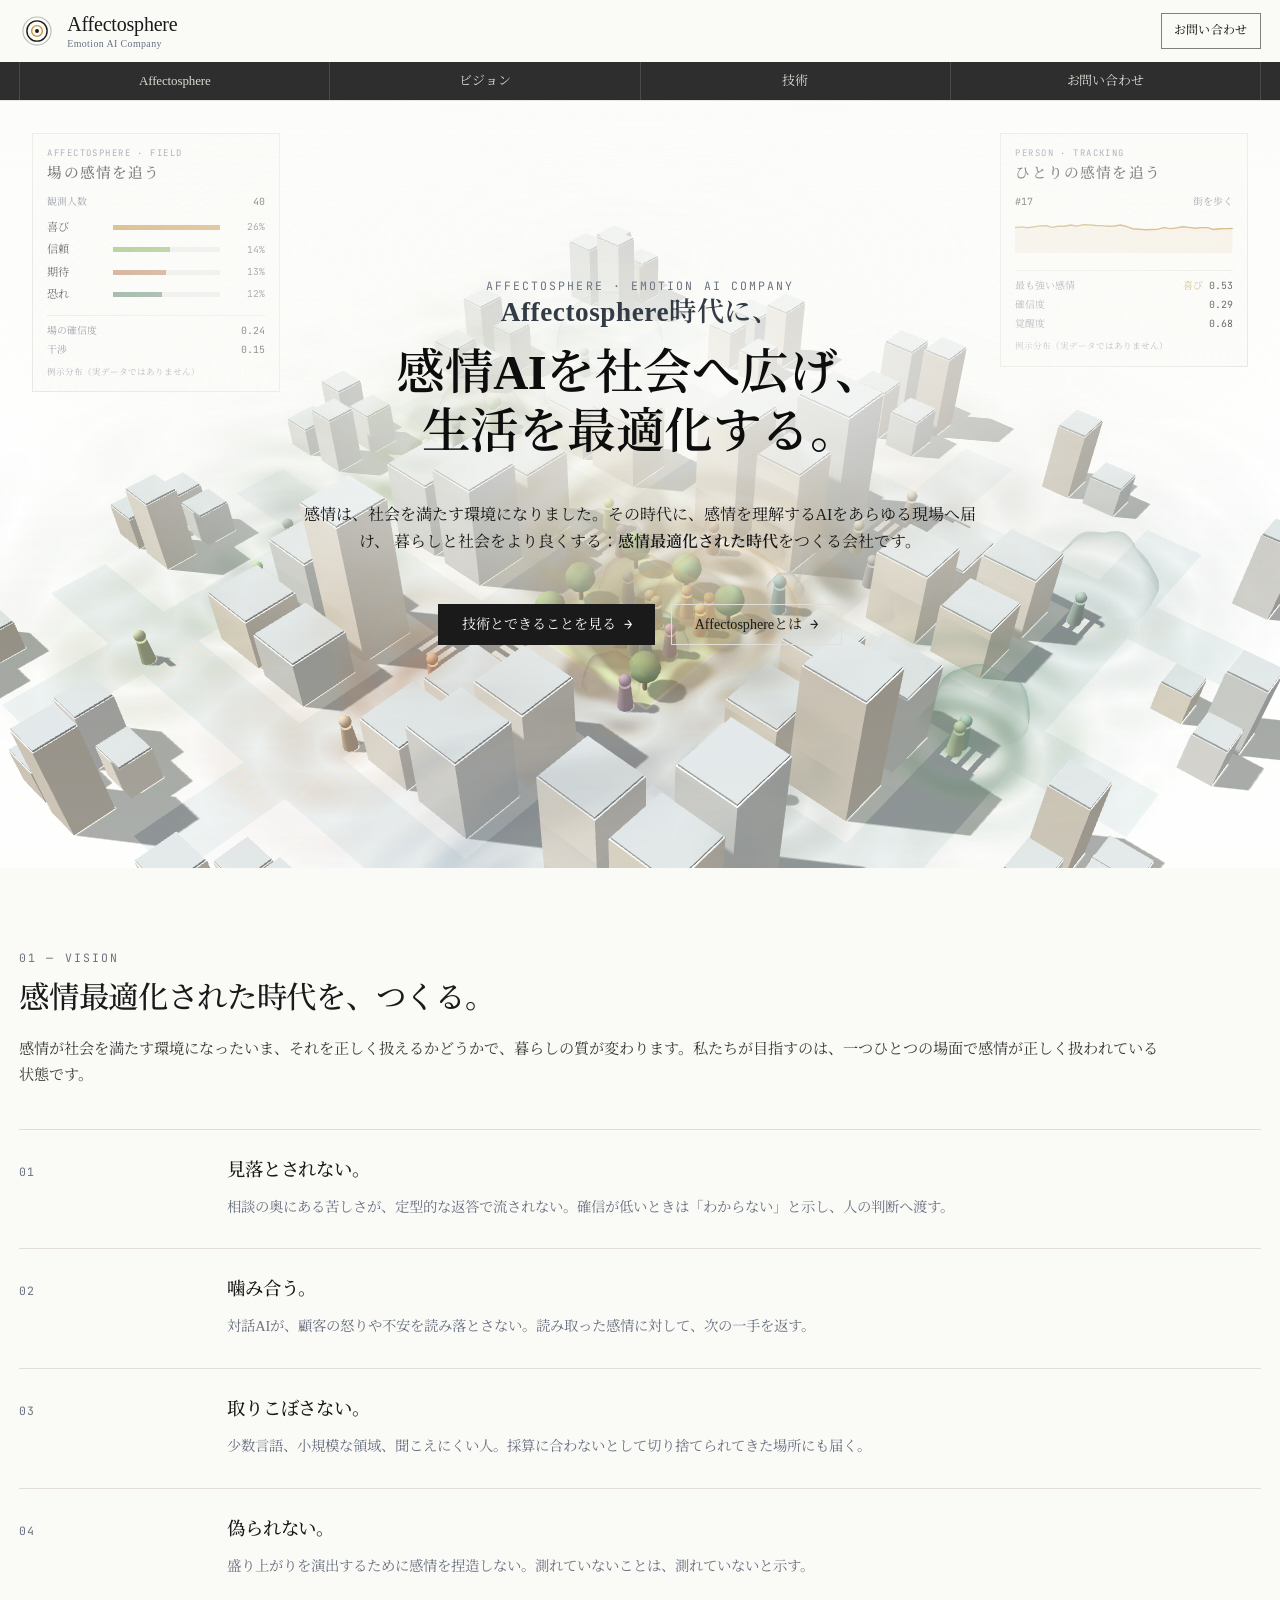
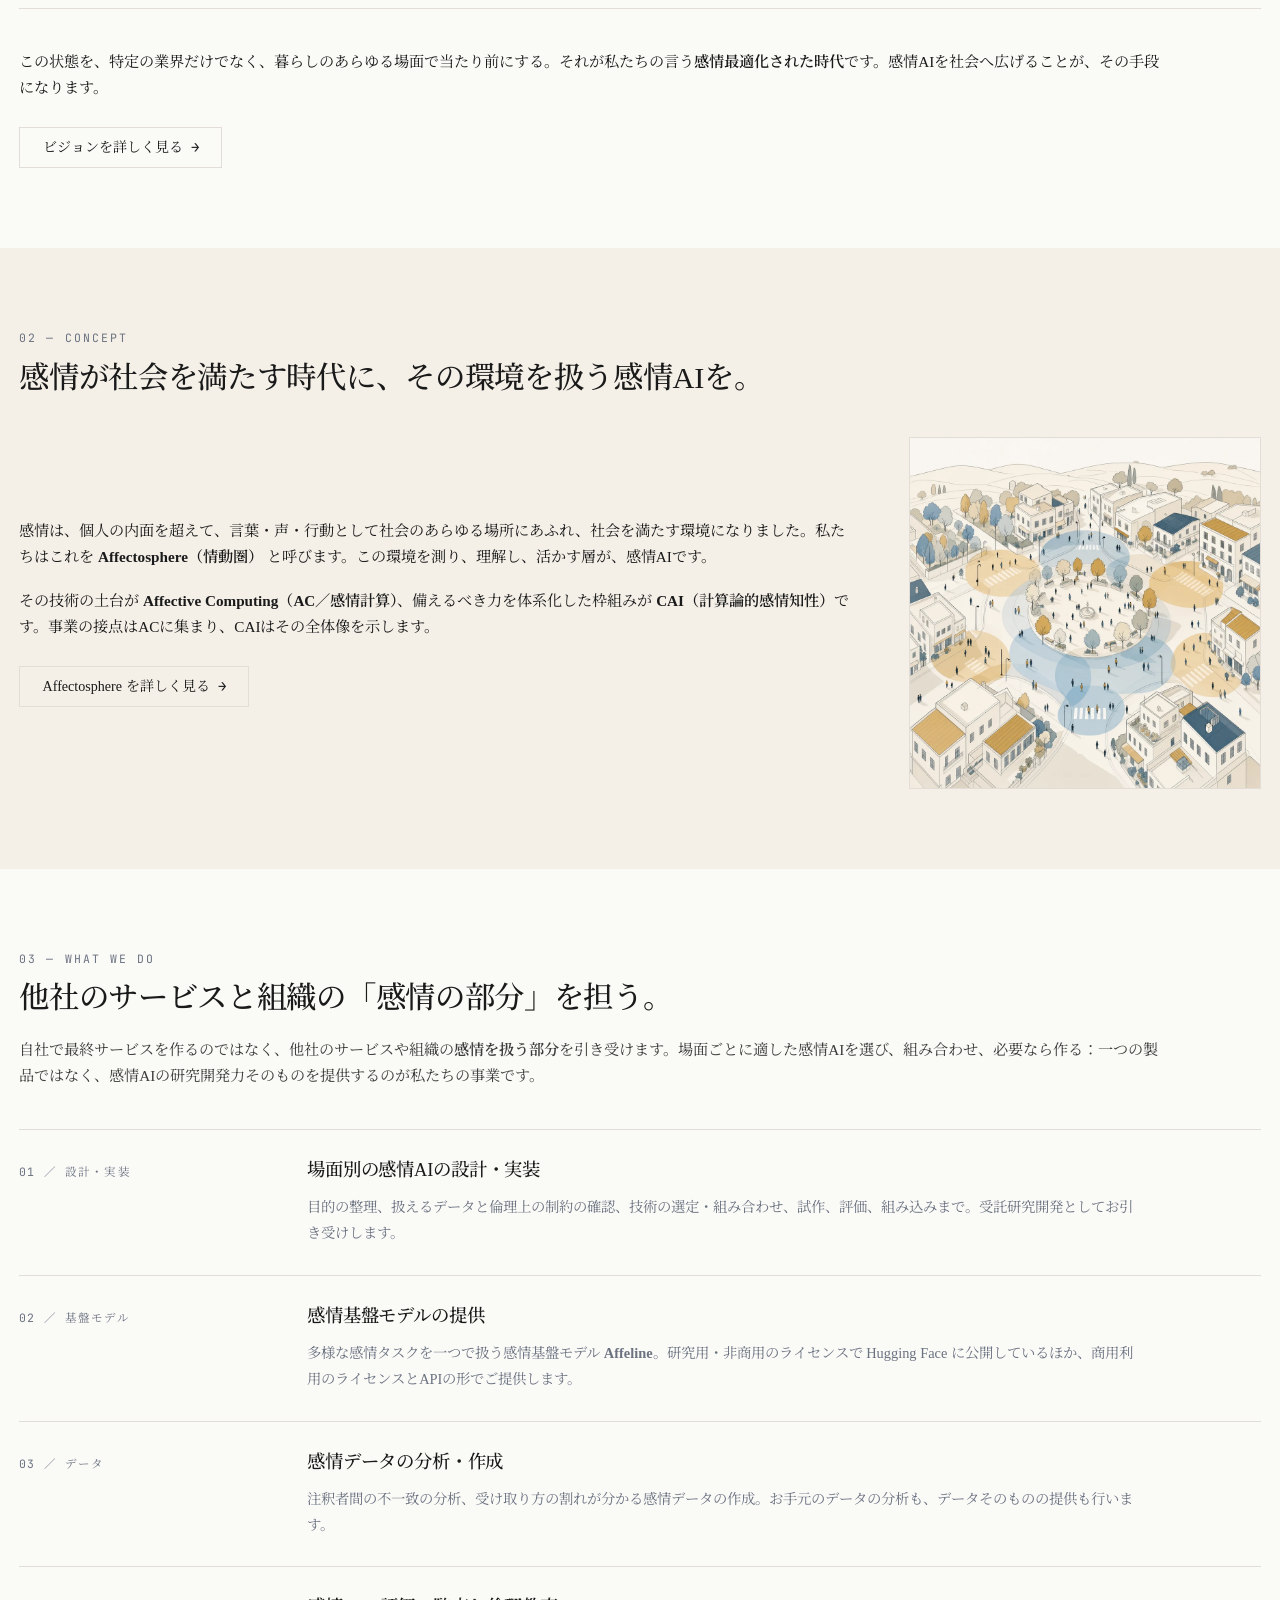
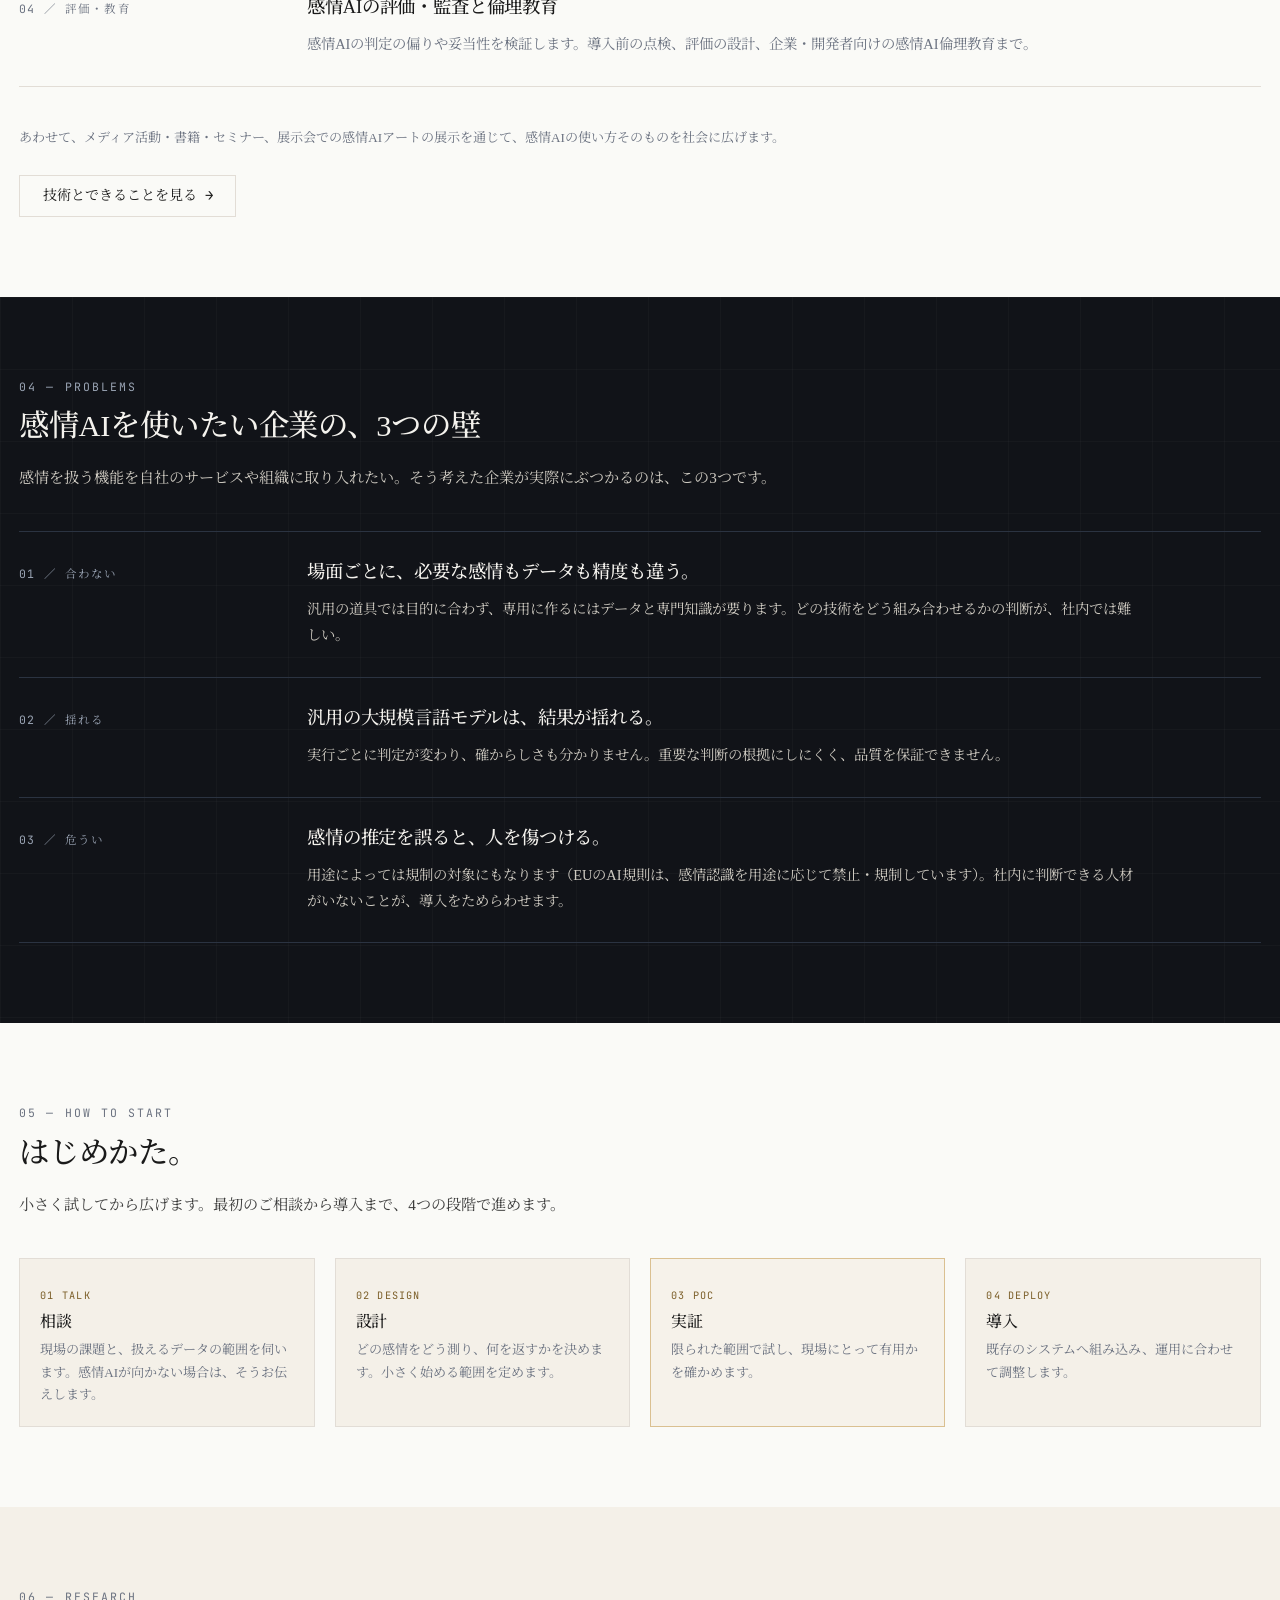
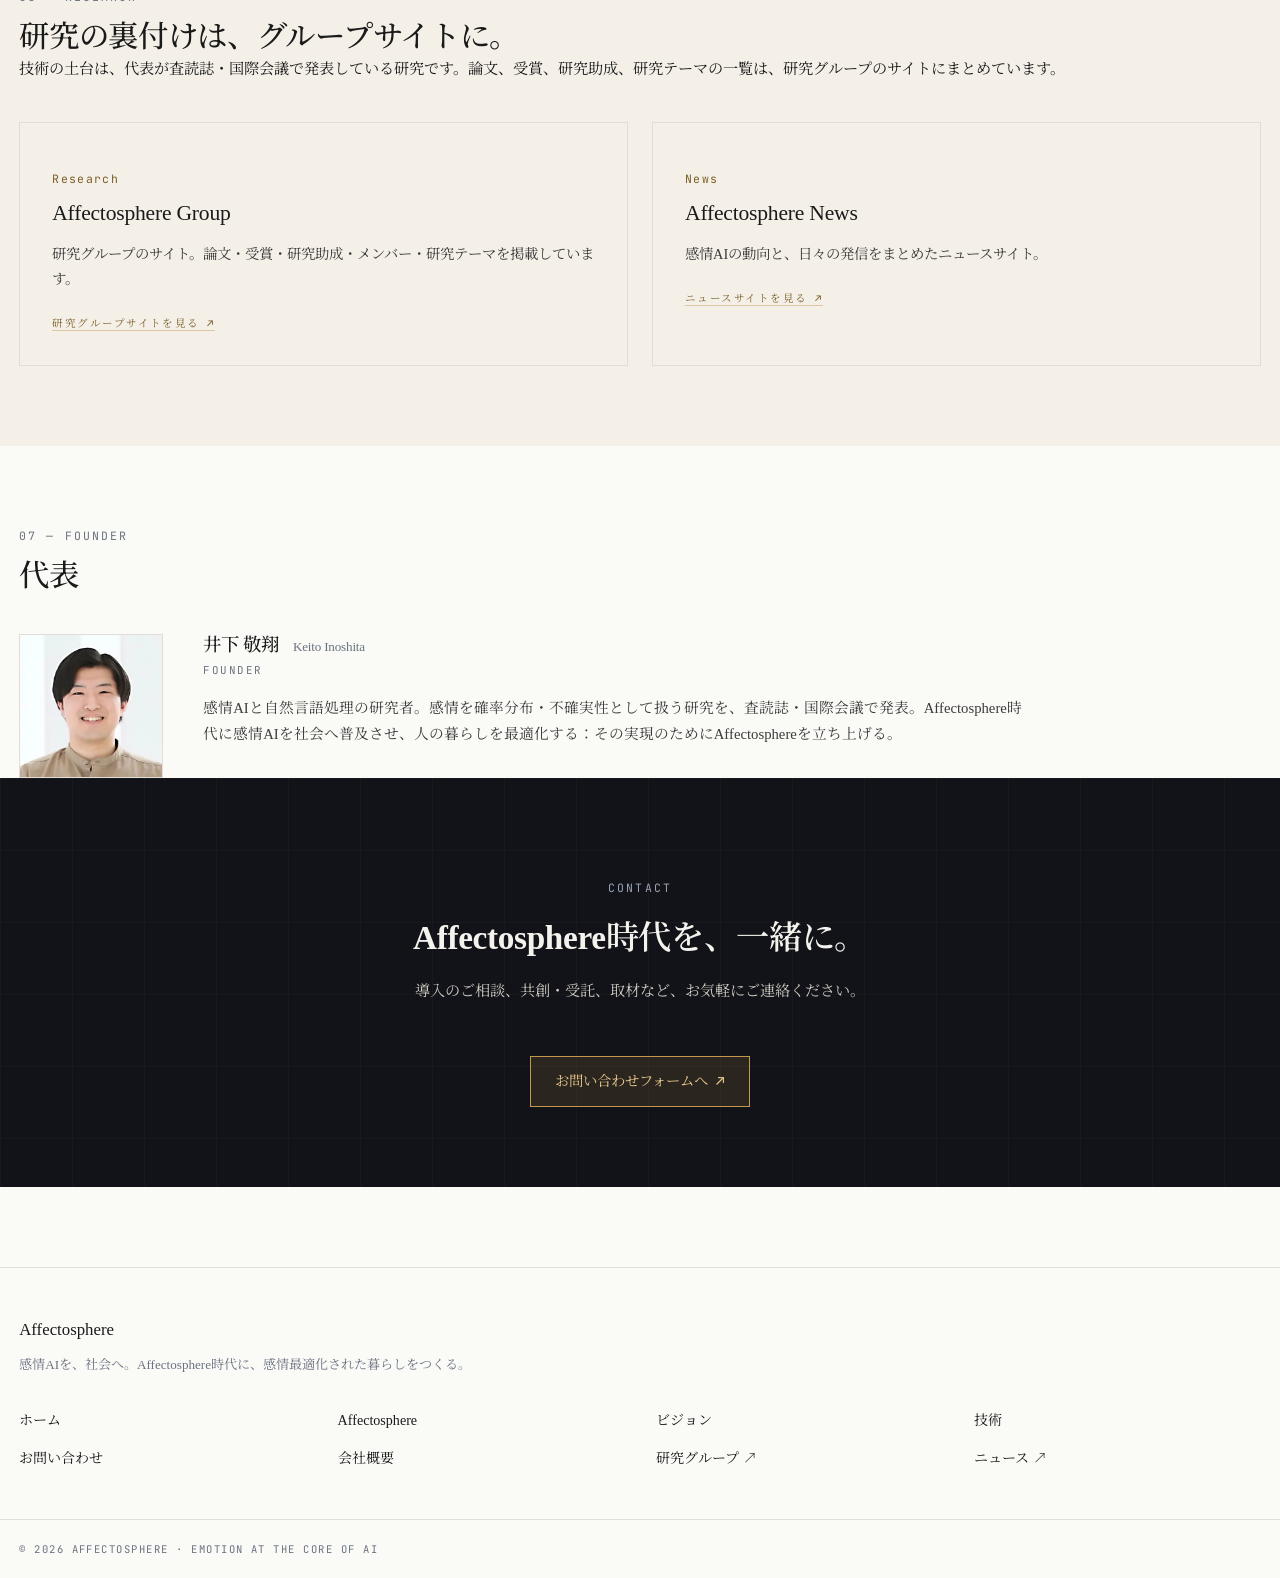
==== index.html @ 83711d2c "Add the Affectosphere corporate site Static HTML and CSS in the design language of the research-grou" ====
<!doctype html>
<html lang="ja">
<head>
<meta charset="utf-8">
<meta name="viewport" content="width=device-width, initial-scale=1">
<title>Affectosphere &mdash; 感情AIを社会へ広げ、生活を最適化する</title>
<meta name="description" content="Affectosphereは、他社のサービスや組織の「感情の部分」を担う感情AIの会社です。場面別の設計・実装と受託研究開発、感情基盤モデルの提供、感情データ、評価・監査と倫理教育まで。">
<meta property="og:type" content="website">
<meta property="og:site_name" content="Affectosphere">
<meta property="og:title" content="Affectosphere &mdash; 感情AIを社会へ広げ、生活を最適化する">
<meta property="og:description" content="Affectosphereは、他社のサービスや組織の「感情の部分」を担う感情AIの会社です。場面別の設計・実装と受託研究開発、感情基盤モデルの提供、感情データ、評価・監査と倫理教育まで。">
<meta name="twitter:card" content="summary_large_image">
<link rel="icon" href="favicon.svg" type="image/svg+xml">
<link rel="preconnect" href="https://fonts.googleapis.com">
<link rel="preconnect" href="https://fonts.gstatic.com" crossorigin>
<link href="https://fonts.googleapis.com/css2?family=Noto+Serif+JP:wght@400;500;600;700&family=JetBrains+Mono:wght@400;500&display=swap" rel="stylesheet">
<link rel="stylesheet" href="style.css">
</head>
<body>

<header class="site-header">
  <div class="wrap brand-row">
    <a class="brand" href="index.html" aria-label="Affectosphere ホーム">
      <svg viewBox="0 0 32 32" fill="none" aria-hidden="true">
          <circle cx="16" cy="16" r="12.5" fill="none" stroke="currentColor" stroke-width="1" opacity="0.28"/>
          <circle cx="16" cy="16" r="9" fill="none" stroke="currentColor" stroke-width="1.25"/>
          <circle cx="16" cy="16" r="4.75" fill="none" stroke="#C4974A" stroke-width="1.25"/>
          <circle cx="16" cy="16" r="1.75" fill="currentColor"/>
        </svg>
      <span class="brand-name">
        <b>Affectosphere</b>
        <span>Emotion AI Company</span>
      </span>
    </a>
    <div class="header-actions">
      <a class="ghost-square" href="contact.html">お問い合わせ</a>
      <button class="nav-toggle" type="button" aria-label="メニューを開く" aria-expanded="false" data-nav-toggle>
        <svg width="20" height="14" viewBox="0 0 20 14" fill="none" aria-hidden="true">
          <path d="M0 1h20M0 7h20M0 13h20" stroke="currentColor" stroke-width="1.5"/>
        </svg>
      </button>
    </div>
  </div>

  <nav class="nav-band" aria-label="主要メニュー">
    <div class="wrap">
      <ul>
        <li><a href="affectosphere.html">Affectosphere</a></li>
        <li><a href="vision.html">ビジョン</a></li>
        <li><a href="technology.html">技術</a></li>
        <li><a href="contact.html">お問い合わせ</a></li>
      </ul>
    </div>
  </nav>

  <div class="nav-drawer" data-nav-drawer>
    <div class="wrap">
      <ul>
        <li><a href="affectosphere.html">Affectosphere</a></li>
        <li><a href="vision.html">ビジョン</a></li>
        <li><a href="technology.html">技術</a></li>
        <li><a href="contact.html">お問い合わせ</a></li>
      </ul>
    </div>
  </div>
</header>

<main>
<section class="hero" aria-labelledby="hero-heading">
  <img class="hero-bg" src="hero/town-poster.webp" alt="" aria-hidden="true" width="1800" height="990">
  <canvas class="hero-canvas" data-hero-town aria-hidden="true"></canvas>

  <div class="hero-panels" aria-hidden="true">
    <div class="hero-dash left" data-hero-dash="field"
         data-names='["喜び","信頼","恐れ","驚き","悲しみ","嫌悪","怒り","期待"]'>
      <p class="pk">Affectosphere &middot; Field</p>
      <h3 class="pt">場の感情を追う</h3>
      <div class="row"><span>観測人数</span><span class="v"><span data-f="n">&ndash;</span></span></div>
      <ul data-f="bars" class="bars"></ul>
      <dl>
        <dt>場の確信度</dt><dd data-f="certainty">&ndash;</dd>
        <dt>干渉</dt><dd data-f="agreement">&ndash;</dd>
      </dl>
      <p class="pn">例示分布（実データではありません）</p>
    </div>

    <div class="hero-dash right" data-hero-dash="person"
         data-modes='["街を歩く","公園にいる"]'>
      <p class="pk">Person &middot; Tracking</p>
      <h3 class="pt">ひとりの感情を追う</h3>
      <div class="row"><span class="v" data-f="id">&ndash;</span><span data-f="mode">&ndash;</span></div>
      <svg class="spark" viewBox="0 0 100 26" preserveAspectRatio="none" aria-hidden="true">
        <path data-f="spark-area" d="" fill="#C4974A" fill-opacity="0.14"></path>
        <polyline data-f="spark" points="" fill="none" stroke="#C4974A" stroke-width="1.4"
                  stroke-linejoin="round" stroke-linecap="round" vector-effect="non-scaling-stroke"></polyline>
      </svg>
      <dl>
        <dt>最も強い感情</dt><dd><span data-f="top">&ndash;</span> <span data-f="topv">&ndash;</span></dd>
        <dt>確信度</dt><dd data-f="pcertainty">&ndash;</dd>
        <dt>覚醒度</dt><dd data-f="arousal">&ndash;</dd>
      </dl>
      <p class="pn">例示分布（実データではありません）</p>
    </div>
  </div>

  <div class="hero-wash" aria-hidden="true"></div>

  <div class="wrap hero-inner">
    <p class="eyebrow reveal">Affectosphere &middot; Emotion AI Company</p>
    <h1 id="hero-heading" class="reveal">
      <span class="era">Affectosphere時代に、</span>
      <span class="line">感情AIを社会へ広げ、</span>
      <span class="line">生活を最適化する。</span>
    </h1>
    <p class="sub reveal">
      感情は、社会を満たす環境になりました。その時代に、感情を理解するAIをあらゆる現場へ届け、
      暮らしと社会をより良くする：<strong>感情最適化された時代</strong>をつくる会社です。
    </p>
    <div class="cta reveal">
      <a class="btn btn-solid" href="technology.html">技術とできることを見る <span class="arw">&rarr;</span></a>
      <a class="btn btn-ghost" href="affectosphere.html">Affectosphereとは <span class="arw">&rarr;</span></a>
    </div>
  </div>
</section>

<section class="band">
  <div class="wrap">
    <header class="sec-head reveal">
      <p class="eyebrow">01 &mdash; Vision</p>
      <h2>感情最適化された時代を、つくる。</h2>
    <p class="lead">感情が社会を満たす環境になったいま、それを正しく扱えるかどうかで、暮らしの質が変わります。私たちが目指すのは、一つひとつの場面で感情が正しく扱われている状態です。</p>
    </header>
    <ul class="rows">
      <li class="reveal">
        <div><span class="meta">01</span></div>
        <div class="body">
          <h3>見落とされない。</h3>
          <p>相談の奥にある苦しさが、定型的な返答で流されない。確信が低いときは「わからない」と示し、人の判断へ渡す。</p>
        </div>
      </li>
      <li class="reveal">
        <div><span class="meta">02</span></div>
        <div class="body">
          <h3>噛み合う。</h3>
          <p>対話AIが、顧客の怒りや不安を読み落とさない。読み取った感情に対して、次の一手を返す。</p>
        </div>
      </li>
      <li class="reveal">
        <div><span class="meta">03</span></div>
        <div class="body">
          <h3>取りこぼさない。</h3>
          <p>少数言語、小規模な領域、聞こえにくい人。採算に合わないとして切り捨てられてきた場所にも届く。</p>
        </div>
      </li>
      <li class="reveal">
        <div><span class="meta">04</span></div>
        <div class="body">
          <h3>偽られない。</h3>
          <p>盛り上がりを演出するために感情を捏造しない。測れていないことは、測れていないと示す。</p>
        </div>
      </li>
    </ul>
    <div class="measure-wide reveal" style="margin-top:2.5rem">
      <p class="lead">この状態を、特定の業界だけでなく、暮らしのあらゆる場面で当たり前にする。それが私たちの言う<strong>感情最適化された時代</strong>です。感情AIを社会へ広げることが、その手段になります。</p>
      <p style="margin-top:1.6rem"><a class="btn btn-ghost" href="vision.html">ビジョンを詳しく見る <span class="arw">&rarr;</span></a></p>
    </div>
  </div>
</section>

<section class="band cream">
  <div class="wrap">
    <header class="sec-head reveal">
      <p class="eyebrow">02 &mdash; Concept</p>
      <h2>感情が社会を満たす時代に、その環境を扱う感情AIを。</h2>
    </header>
    <div class="figrow reveal">
      <div class="measure">
        <p class="lead">感情は、個人の内面を超えて、言葉・声・行動として社会のあらゆる場所にあふれ、社会を満たす環境になりました。私たちはこれを <strong>Affectosphere（情動圏）</strong> と呼びます。この環境を測り、理解し、活かす層が、感情AIです。</p>
        <p class="lead" style="margin-top:1.1rem">その技術の土台が <strong>Affective Computing（AC／感情計算）</strong>、備えるべき力を体系化した枠組みが <strong>CAI（計算論的感情知性）</strong>です。事業の接点はACに集まり、CAIはその全体像を示します。</p>
        <p style="margin-top:1.6rem"><a class="btn btn-ghost" href="affectosphere.html">Affectosphere を詳しく見る <span class="arw">&rarr;</span></a></p>
      </div>
      <div class="fig"><img src="img/aff-tracking.webp" alt="街のなかの感情を観測する様子の図" width="1024" height="1024" loading="lazy"></div>
    </div>
  </div>
</section>

<section class="band">
  <div class="wrap">
    <header class="sec-head reveal">
      <p class="eyebrow">03 &mdash; What We Do</p>
      <h2>他社のサービスと組織の「感情の部分」を担う。</h2>
    <p class="lead">自社で最終サービスを作るのではなく、他社のサービスや組織の<strong>感情を扱う部分</strong>を引き受けます。場面ごとに適した感情AIを選び、組み合わせ、必要なら作る：一つの製品ではなく、感情AIの研究開発力そのものを提供するのが私たちの事業です。</p>
    </header>
    <ul class="rows wide">
      <li class="reveal">
        <div><span class="meta">01 ／ 設計・実装</span></div>
        <div class="body">
          <h3>場面別の感情AIの設計・実装</h3>
          <p>目的の整理、扱えるデータと倫理上の制約の確認、技術の選定・組み合わせ、試作、評価、組み込みまで。受託研究開発としてお引き受けします。</p>
        </div>
      </li>
      <li class="reveal">
        <div><span class="meta">02 ／ 基盤モデル</span></div>
        <div class="body">
          <h3>感情基盤モデルの提供</h3>
          <p>多様な感情タスクを一つで扱う感情基盤モデル <strong>Affeline</strong>。研究用・非商用のライセンスで Hugging Face に公開しているほか、商用利用のライセンスとAPIの形でご提供します。</p>
        </div>
      </li>
      <li class="reveal">
        <div><span class="meta">03 ／ データ</span></div>
        <div class="body">
          <h3>感情データの分析・作成</h3>
          <p>注釈者間の不一致の分析、受け取り方の割れが分かる感情データの作成。お手元のデータの分析も、データそのものの提供も行います。</p>
        </div>
      </li>
      <li class="reveal">
        <div><span class="meta">04 ／ 評価・教育</span></div>
        <div class="body">
          <h3>感情AIの評価・監査と倫理教育</h3>
          <p>感情AIの判定の偏りや妥当性を検証します。導入前の点検、評価の設計、企業・開発者向けの感情AI倫理教育まで。</p>
        </div>
      </li>
    </ul>
    <div class="measure-wide reveal" style="margin-top:2.5rem">
      <p class="note">あわせて、メディア活動・書籍・セミナー、展示会での感情AIアートの展示を通じて、感情AIの使い方そのものを社会に広げます。</p>
      <p style="margin-top:1.6rem"><a class="btn btn-ghost" href="technology.html">技術とできることを見る <span class="arw">&rarr;</span></a></p>
    </div>
  </div>
</section>

<section class="surface-ink band ink">
  <div class="ink-grid" aria-hidden="true"></div>
  <div class="wrap" style="position:relative">
    <header class="sec-head reveal">
      <p class="eyebrow">04 &mdash; Problems</p>
      <h2 style="color:#F4F2ED">感情AIを使いたい企業の、3つの壁</h2>
      <p class="lead" style="color:var(--ink-dim)">感情を扱う機能を自社のサービスや組織に取り入れたい。そう考えた企業が実際にぶつかるのは、この3つです。</p>
    </header>
    <ul class="rows wide">
      <li class="reveal">
        <div><span class="meta">01 ／ 合わない</span></div>
        <div class="body">
          <h3>場面ごとに、必要な感情もデータも精度も違う。</h3>
          <p>汎用の道具では目的に合わず、専用に作るにはデータと専門知識が要ります。どの技術をどう組み合わせるかの判断が、社内では難しい。</p>
        </div>
      </li>
      <li class="reveal">
        <div><span class="meta">02 ／ 揺れる</span></div>
        <div class="body">
          <h3>汎用の大規模言語モデルは、結果が揺れる。</h3>
          <p>実行ごとに判定が変わり、確からしさも分かりません。重要な判断の根拠にしにくく、品質を保証できません。</p>
        </div>
      </li>
      <li class="reveal">
        <div><span class="meta">03 ／ 危うい</span></div>
        <div class="body">
          <h3>感情の推定を誤ると、人を傷つける。</h3>
          <p>用途によっては規制の対象にもなります（EUのAI規則は、感情認識を用途に応じて禁止・規制しています）。社内に判断できる人材がいないことが、導入をためらわせます。</p>
        </div>
      </li>
    </ul>
  </div>
</section>

<section class="band">
  <div class="wrap">
    <header class="sec-head reveal">
      <p class="eyebrow">05 &mdash; How to Start</p>
      <h2>はじめかた。</h2>
    <p class="lead">小さく試してから広げます。最初のご相談から導入まで、4つの段階で進めます。</p>
    </header>
    <div class="pipeline reveal">
      <div class="pstep"><p class="k">01 Talk</p><h4>相談</h4><p>現場の課題と、扱えるデータの範囲を伺います。感情AIが向かない場合は、そうお伝えします。</p></div>
      <div class="pstep"><p class="k">02 Design</p><h4>設計</h4><p>どの感情をどう測り、何を返すかを決めます。小さく始める範囲を定めます。</p></div>
      <div class="pstep accent"><p class="k">03 PoC</p><h4>実証</h4><p>限られた範囲で試し、現場にとって有用かを確かめます。</p></div>
      <div class="pstep"><p class="k">04 Deploy</p><h4>導入</h4><p>既存のシステムへ組み込み、運用に合わせて調整します。</p></div>
    </div>
  </div>
</section>

<section class="band cream">
  <div class="wrap">
    <header class="sec-head reveal">
      <p class="eyebrow">06 &mdash; Research</p>
      <h2>研究の裏付けは、グループサイトに。</h2>
    </header>
    <div class="measure-wide reveal">
      <p class="lead">技術の土台は、代表が査読誌・国際会議で発表している研究です。論文、受賞、研究助成、研究テーマの一覧は、研究グループのサイトにまとめています。</p>
    </div>
    <div class="cards c2" style="margin-top:2.5rem">
      <article class="card reveal">
        <p class="no">Research</p>
        <h3>Affectosphere Group</h3>
        <p>研究グループのサイト。論文・受賞・研究助成・メンバー・研究テーマを掲載しています。</p>
        <p class="sublabel"><a class="link-amber" href="https://lab.affectosphere.group/" target="_blank" rel="noopener">研究グループサイトを見る &#8599;</a></p>
      </article>
      <article class="card reveal">
        <p class="no">News</p>
        <h3>Affectosphere News</h3>
        <p>感情AIの動向と、日々の発信をまとめたニュースサイト。</p>
        <p class="sublabel"><a class="link-amber" href="https://news.affectosphere.group/" target="_blank" rel="noopener">ニュースサイトを見る &#8599;</a></p>
      </article>
    </div>
  </div>
</section>

<section class="band">
  <div class="wrap">
    <header class="sec-head reveal">
      <p class="eyebrow">07 &mdash; Founder</p>
      <h2>代表</h2>
    </header>
    <div class="founder reveal">
      <div class="ava photo"><img src="img/keito-inoshita.webp" alt="井下 敬翔" width="582" height="420" loading="lazy"></div>
      <div>
        <h3>井下 敬翔 <small>Keito Inoshita</small></h3>
        <p class="role">Founder</p>
        <p>感情AIと自然言語処理の研究者。感情を確率分布・不確実性として扱う研究を、査読誌・国際会議で発表。Affectosphere時代に感情AIを社会へ普及させ、人の暮らしを最適化する：その実現のためにAffectosphereを立ち上げる。</p>
      </div>
    </div>
  </div>
</section>

<section class="surface-ink">
  <div class="ink-grid" aria-hidden="true"></div>
  <div class="wrap contact-block">
    <p class="eyebrow">Contact</p>
    <h2>Affectosphere時代を、一緒に。</h2>
    <p>導入のご相談、共創・受託、取材など、お気軽にご連絡ください。</p>
    <p><a class="mail" href="https://lab.affectosphere.group/contact/" target="_blank" rel="noopener">お問い合わせフォームへ <span aria-hidden="true">&#8599;</span></a></p>
  </div>
</section>
</main>

<footer class="site-footer">
  <div class="wrap inner">
    <p class="fbrand">Affectosphere</p>
    <p class="ftag">感情AIを、社会へ。Affectosphere時代に、感情最適化された暮らしをつくる。</p>
    <div class="flinks">
      <a href="index.html">ホーム</a>
      <a href="affectosphere.html">Affectosphere</a>
      <a href="vision.html">ビジョン</a>
      <a href="technology.html">技術</a>
      <a href="contact.html">お問い合わせ</a>
      <a href="company.html">会社概要</a>
      <a href="https://lab.affectosphere.group/" target="_blank" rel="noopener">研究グループ &#8599;</a>
      <a href="https://news.affectosphere.group/" target="_blank" rel="noopener">ニュース &#8599;</a>
    </div>
  </div>
  <div class="wrap copy">&copy; 2026 AFFECTOSPHERE &middot; EMOTION AT THE CORE OF AI</div>
</footer>

<script src="js/site.js" defer></script>
</body>
</html>
---- style.css ----
/* Affectosphere — corporate site.
 *
 * The design language is the one used on the research-group site: an ivory
 * page, a dark "observation surface" for page headers, a single serif stack
 * for everything except instrument labels, numbered sections, and rows with a
 * meta column on the left. Hand-written CSS, no build step.
 */

/* ── Tokens ─────────────────────────────────────────────────────────────── */
:root {
  --ivory: #fafaf7;
  --cream: #f4f0e8;
  --stone: #e2ddd6;
  --charcoal: #1a1a1a;
  --softink: #2e2e2e;
  --slate: #6b7280;
  --amber: #c4974a;
  --amber-deep: #7b5e28;
  --steel: #3d6b8c;
  --sage: #6b8f7a;
  --ink: #111318;
  --ink-soft: #1b2029;
  --ink-line: #2b3341;
  --ink-text: #e9e6df;
  --ink-dim: #cfcbc2;
  --ink-eyebrow: #9aa4b4;

  --serif: "Times New Roman", "Noto Serif JP", Times, serif;
  --label: "JetBrains Mono", ui-monospace, SFMono-Regular, "Noto Serif JP", monospace;

  /* Vertical rhythm, matching the research-group site. */
  --section: 5rem;
  --section-sm: 2.75rem;
  --gutter: clamp(0.75rem, 1.5vw, 2rem);
}

/* ── Reset ──────────────────────────────────────────────────────────────── */
*,
*::before,
*::after {
  box-sizing: border-box;
}
html {
  scroll-behavior: smooth;
  -webkit-text-size-adjust: 100%;
}
body {
  margin: 0;
  background: var(--ivory);
  color: var(--charcoal);
  font-family: var(--serif);
  font-size: 0.95rem;
  line-height: 1.72;
  -webkit-font-smoothing: antialiased;
}
h1,
h2,
h3,
h4 {
  margin: 0;
  font-weight: 500;
  letter-spacing: -0.01em;
  line-height: 1.2;
}
p {
  margin: 0;
}
ul,
ol {
  margin: 0;
  padding: 0;
  list-style: none;
}
img {
  display: block;
  max-width: 100%;
  height: auto;
}
a {
  color: inherit;
  text-decoration: none;
}
table {
  border-collapse: collapse;
  width: 100%;
}
b,
strong {
  font-weight: 600;
}
em {
  font-style: italic;
}

/* ── Layout helpers ─────────────────────────────────────────────────────── */
.wrap {
  width: 100%;
  margin: 0 auto;
  padding-left: var(--gutter);
  padding-right: var(--gutter);
}
.section {
  margin-top: var(--section);
}
.measure {
  max-width: 52rem;
}
.measure-wide {
  max-width: 72rem;
}
.spacer {
  height: var(--section-sm);
}

/* Reveal on scroll. Without the script everything stays visible, because
 * .is-visible is also the state used when motion is reduced. */
.reveal {
  opacity: 0;
  transform: translateY(20px);
  transition:
    opacity 0.6s ease,
    transform 0.6s ease;
}
.reveal.is-visible {
  opacity: 1;
  transform: none;
}
@media (prefers-reduced-motion: reduce) {
  html {
    scroll-behavior: auto;
  }
  .reveal,
  .reveal.is-visible {
    opacity: 1;
    transform: none;
    transition: none;
  }
}

/* ── Dark observation surface ───────────────────────────────────────────── */
.surface-ink {
  position: relative;
  overflow: hidden;
  background: var(--ink);
  color: var(--ink-text);
}
.ink-grid {
  position: absolute;
  inset: 0;
  opacity: 0.6;
  pointer-events: none;
  background-image:
    linear-gradient(to right, rgba(233, 230, 223, 0.05) 1px, transparent 1px),
    linear-gradient(to bottom, rgba(233, 230, 223, 0.05) 1px, transparent 1px);
  background-size: 72px 72px;
}
.surface-ink .eyebrow {
  color: var(--ink-eyebrow);
}

/* ── Typographic parts ──────────────────────────────────────────────────── */
.eyebrow {
  margin: 0;
  font-family: var(--label);
  font-size: 0.72rem;
  letter-spacing: 0.18em;
  text-transform: uppercase;
  color: var(--slate);
}
.meta {
  font-family: var(--label);
  font-size: 0.72rem;
  letter-spacing: 0.1em;
  font-variant-numeric: tabular-nums;
  color: var(--slate);
  white-space: nowrap;
}
.lead {
  font-size: clamp(0.95rem, 1.1vw, 1.12rem);
  line-height: 1.72;
}
.dim {
  color: var(--slate);
}
.gold {
  color: var(--amber-deep);
}
.surface-ink .gold {
  color: var(--amber);
}
.note {
  font-size: 0.82rem;
  line-height: 1.7;
  color: var(--slate);
}

/* Page header on the dark surface. */
.page-head {
  padding-top: 4rem;
  padding-bottom: 3rem;
  position: relative;
}
@media (min-width: 768px) {
  .page-head {
    padding-top: 5rem;
    padding-bottom: 4rem;
  }
}
.page-head h1 {
  margin-top: 1.25rem;
  font-weight: 600;
  font-size: clamp(1.9rem, 3.4vw, 2.9rem);
  line-height: 1.1;
  color: #f4f2ed;
}
.page-head .lead {
  margin-top: 2rem;
  max-width: 72rem;
  color: var(--ink-dim);
}

/* Numbered section header. */
.sec-head h2 {
  margin-top: 0.75rem;
  font-size: 1.6rem;
  font-weight: 500;
  color: var(--charcoal);
}
@media (min-width: 768px) {
  .sec-head h2 {
    font-size: 1.9rem;
  }
}
.sec-head .lead {
  margin-top: 1.25rem;
  max-width: 72rem;
  color: rgba(26, 26, 26, 0.85);
}

/* ── Header / navigation ────────────────────────────────────────────────── */
.site-header {
  position: sticky;
  top: 0;
  z-index: 30;
  border-bottom: 1px solid rgba(226, 221, 214, 0.7);
  background: rgba(250, 250, 247, 0.85);
  backdrop-filter: blur(8px);
}
.brand-row {
  display: flex;
  align-items: center;
  justify-content: space-between;
  padding-top: 0.75rem;
  padding-bottom: 0.75rem;
}
.brand {
  display: inline-flex;
  align-items: center;
  gap: 0.75rem;
  min-width: 0;
  color: var(--charcoal);
}
.brand svg {
  width: 2.25rem;
  height: 2.25rem;
  flex: none;
  transition: transform 0.2s ease;
}
.brand:hover svg {
  transform: scale(1.03);
}
.brand-name {
  display: flex;
  flex-direction: column;
  line-height: 1.2;
  min-width: 0;
}
.brand-name b {
  font-size: 1.125rem;
  font-weight: 500;
  letter-spacing: -0.01em;
}
@media (min-width: 640px) {
  .brand-name b {
    font-size: 1.25rem;
  }
}
.brand-name span {
  margin-top: 0.1rem;
  font-size: 0.62rem;
  letter-spacing: 0.04em;
  color: var(--slate);
}
.header-actions {
  display: inline-flex;
  align-items: center;
  gap: 0.75rem;
}
.ghost-square {
  display: inline-flex;
  height: 2.25rem;
  align-items: center;
  justify-content: center;
  padding: 0 0.75rem;
  border: 1px solid rgba(46, 46, 46, 0.6);
  font-size: 0.75rem;
  font-weight: 500;
  letter-spacing: 0.03em;
  color: var(--softink);
  transition:
    background-color 0.2s ease,
    color 0.2s ease,
    border-color 0.2s ease;
}
.ghost-square:hover {
  border-color: var(--charcoal);
  background: var(--charcoal);
  color: var(--ivory);
}
.nav-toggle {
  display: inline-flex;
  height: 2.5rem;
  width: 2.5rem;
  align-items: center;
  justify-content: center;
  border: 1px solid rgba(46, 46, 46, 0.6);
  background: transparent;
  color: var(--softink);
  cursor: pointer;
}
@media (min-width: 768px) {
  .nav-toggle {
    display: none;
  }
}

/* The tab band. One cell per entry, hairlines between. */
.nav-band {
  display: none;
  background: var(--softink);
}
@media (min-width: 768px) {
  .nav-band {
    display: block;
  }
}
.nav-band ul {
  display: flex;
  flex-wrap: wrap;
  border-right: 1px solid #4a4a48;
}
.nav-band li {
  flex: none;
  flex-basis: 50%;
  border-left: 1px solid #4a4a48;
}
@media (min-width: 1100px) {
  .nav-band li {
    flex: 1 1 0;
    flex-basis: 0;
  }
}
.nav-band a {
  display: flex;
  align-items: center;
  justify-content: center;
  padding: 0.5rem 0.25rem;
  text-align: center;
  font-size: 0.75rem;
  letter-spacing: -0.01em;
  color: #dcd9d2;
  transition:
    background-color 0.2s ease,
    color 0.2s ease;
}
@media (min-width: 1100px) {
  .nav-band a {
    font-size: 0.8125rem;
  }
}
.nav-band a:hover {
  background: #3a3a38;
  color: var(--ivory);
}
.nav-band a[aria-current="page"] {
  background: #3e3e3c;
  font-weight: 500;
  color: var(--ivory);
  box-shadow: inset 0 2px 0 0 var(--amber);
}

/* Mobile drawer. */
.nav-drawer {
  display: none;
  border-top: 1px solid rgba(226, 221, 214, 0.7);
  background: var(--ivory);
}
.nav-drawer.open {
  display: block;
}
@media (min-width: 768px) {
  .nav-drawer,
  .nav-drawer.open {
    display: none;
  }
}
.nav-drawer a {
  display: block;
  padding: 0.75rem 0;
  font-size: 0.95rem;
  letter-spacing: 0.02em;
  color: var(--softink);
}
.nav-drawer a[aria-current="page"] {
  font-weight: 500;
  color: var(--charcoal);
}

/* ── Buttons ────────────────────────────────────────────────────────────── */
.btn {
  display: inline-flex;
  align-items: center;
  gap: 0.5rem;
  padding: 0.7rem 1.4rem;
  border: 1px solid var(--charcoal);
  font-size: 0.88rem;
  line-height: 1.2;
  transition:
    background-color 0.2s ease,
    color 0.2s ease,
    border-color 0.2s ease;
}
.btn-solid {
  background: var(--charcoal);
  color: var(--ivory);
}
.btn-solid:hover {
  background: var(--softink);
}
.btn-ghost {
  background: transparent;
  color: var(--charcoal);
  border-color: var(--stone);
}
.btn-ghost:hover {
  border-color: var(--charcoal);
}
.surface-ink .btn-ghost {
  color: var(--ink-text);
  border-color: rgba(233, 230, 223, 0.35);
}
.surface-ink .btn-ghost:hover {
  border-color: var(--ink-text);
}
.btn .arw {
  font-family: var(--label);
}

.link-amber {
  color: var(--amber-deep);
  border-bottom: 1px solid rgba(196, 151, 74, 0.45);
  transition: border-color 0.2s ease;
}
.link-amber:hover {
  border-color: var(--amber-deep);
}

/* ── Hero (home) ────────────────────────────────────────────────────────── */
.hero {
  position: relative;
  display: flex;
  min-height: calc(100vh - 8.3rem);
  flex-direction: column;
  justify-content: center;
  overflow: hidden;
  background: var(--ivory);
}
.hero-bg,
.hero-canvas {
  position: absolute;
  inset: 0;
  z-index: 0;
  width: 100%;
  height: 100%;
  object-fit: cover;
}
.hero-canvas {
  opacity: 0;
  transition: opacity 0.7s ease;
}
.hero-wash {
  position: absolute;
  inset: 0;
  z-index: 1;
  pointer-events: none;
  background:
    radial-gradient(
      ellipse 56% 40% at 50% 36%,
      rgba(250, 250, 247, 0.86),
      rgba(250, 250, 247, 0.34) 66%,
      rgba(250, 250, 247, 0) 100%
    ),
    linear-gradient(
      to bottom,
      rgba(250, 250, 247, 0.55),
      rgba(250, 250, 247, 0.05) 45%,
      rgba(250, 250, 247, 0.18)
    );
}
.hero-inner {
  position: relative;
  z-index: 10;
  display: flex;
  flex-direction: column;
  align-items: center;
  text-align: center;
  padding-top: 5rem;
  padding-bottom: 5rem;
  transform: translateY(-1.5rem);
}
@media (min-width: 1280px) {
  .hero-inner {
    padding-left: 18.5rem;
    padding-right: 18.5rem;
  }
}
.hero h1 {
  width: 100%;
  font-weight: 600;
  font-size: clamp(1.7rem, 3.8vw, 3.3rem);
  line-height: 1.2;
  color: #0d0d0d;
  overflow-wrap: anywhere;
}
.hero h1 .era {
  display: block;
  margin-bottom: 1rem;
  font-size: 0.56em;
  letter-spacing: 0.02em;
  color: #333b45;
}
.hero h1 .line {
  display: block;
}
.hero .sub {
  margin-top: 2.5rem;
  max-width: 58rem;
  font-size: clamp(1rem, 1.25vw, 1.2rem);
  line-height: 1.72;
  color: var(--charcoal);
  overflow-wrap: anywhere;
}
.hero .cta {
  margin-top: 3rem;
  display: flex;
  flex-wrap: wrap;
  align-items: center;
  justify-content: center;
  gap: 1rem;
}

/* Instrument panels over the scene. */
.hero-dash {
  position: absolute;
  top: 2rem;
  z-index: 0;
  width: 15.5rem;
  border: 1px solid rgba(26, 26, 26, 0.12);
  background: rgba(250, 250, 247, 0.6);
  padding: 0.85rem 0.9rem;
  font-family: var(--label);
  font-size: 0.62rem;
  line-height: 1.5;
  color: var(--softink);
}
.hero-panels {
  display: none;
}
@media (min-width: 1280px) {
  .hero-panels {
    display: block;
    position: absolute;
    inset: 0;
    z-index: 0;
    pointer-events: none;
  }
}
.hero-dash.left {
  left: 2rem;
}
.hero-dash.right {
  right: 2rem;
}
.hero-dash h3 {
  font-size: 0.66rem;
  font-weight: 500;
  letter-spacing: 0.08em;
  text-transform: uppercase;
  color: var(--slate);
}
.hero-dash .row {
  display: flex;
  justify-content: space-between;
  gap: 0.5rem;
  margin-top: 0.3rem;
}
.hero-dash .bar {
  position: relative;
  height: 0.3rem;
  background: rgba(26, 26, 26, 0.08);
  margin-top: 0.2rem;
}
.hero-dash .bar i {
  position: absolute;
  inset: 0 auto 0 0;
  display: block;
  background: var(--amber);
}

/* ── Sections, cards, rows ──────────────────────────────────────────────── */
.band {
  margin-top: var(--section);
}
.band.cream {
  margin-top: var(--section);
  padding-top: var(--section);
  padding-bottom: var(--section);
  background: var(--cream);
}
.band.ink {
  margin-top: var(--section);
  padding-top: var(--section);
  padding-bottom: var(--section);
}

.cards {
  display: grid;
  gap: 1.5rem;
  margin-top: 2.5rem;
}
@media (min-width: 768px) {
  .cards.c2 {
    grid-template-columns: repeat(2, minmax(0, 1fr));
  }
  .cards.c3 {
    grid-template-columns: repeat(3, minmax(0, 1fr));
  }
}
.card {
  border: 1px solid var(--stone);
  background: var(--cream);
  padding: 1.75rem;
}
@media (min-width: 768px) {
  .card {
    padding: 2rem;
  }
}
.card .no {
  font-family: var(--label);
  font-size: 0.72rem;
  letter-spacing: 0.12em;
  color: var(--amber-deep);
}
.card h3 {
  margin-top: 0.75rem;
  font-size: 1.15rem;
}
@media (min-width: 768px) {
  .card h3 {
    font-size: 1.35rem;
  }
}
.card p {
  margin-top: 0.9rem;
  font-size: 0.9rem;
  line-height: 1.75;
  color: rgba(26, 26, 26, 0.85);
}
.card ul {
  margin-top: 1rem;
}
.card li {
  font-size: 0.85rem;
  line-height: 1.8;
  color: var(--slate);
  padding-left: 0.9rem;
  position: relative;
}
.card li::before {
  content: "";
  position: absolute;
  left: 0;
  top: 0.75em;
  width: 0.35rem;
  height: 1px;
  background: var(--amber);
}
.card .sublabel {
  margin-top: 1.4rem;
  font-family: var(--label);
  font-size: 0.66rem;
  letter-spacing: 0.14em;
  text-transform: uppercase;
  color: var(--slate);
}

/* Row list: meta on the left, body on the right. */
.rows {
  margin-top: 2.5rem;
  border-top: 1px solid var(--stone);
}
.rows > li {
  display: grid;
  gap: 0.5rem 2rem;
  padding: 1.75rem 0;
  border-bottom: 1px solid var(--stone);
}
@media (min-width: 768px) {
  .rows > li {
    grid-template-columns: 11rem minmax(0, 1fr);
    align-items: start;
  }
  .rows.wide > li {
    grid-template-columns: 16rem minmax(0, 1fr);
  }
}
.rows h3 {
  font-size: 1.05rem;
  line-height: 1.4;
}
@media (min-width: 768px) {
  .rows h3 {
    font-size: 1.15rem;
  }
}
.rows .body {
  min-width: 0;
  max-width: 52rem;
}
.rows .body p {
  margin-top: 0.7rem;
  font-size: 0.9rem;
  line-height: 1.8;
  color: var(--slate);
}
.rows .body p.accent {
  margin-top: 0.8rem;
  padding-left: 0.85rem;
  border-left: 1px solid rgba(196, 151, 74, 0.5);
  color: rgba(26, 26, 26, 0.85);
}

/* Plain list inside a row body (the company profile). */
.rows .body ul.plain {
  margin-top: 0.7rem;
}
.rows .body ul.plain li {
  position: relative;
  padding-left: 0.9rem;
  font-size: 0.9rem;
  line-height: 1.85;
  color: var(--slate);
}
.rows .body ul.plain li::before {
  content: "";
  position: absolute;
  left: 0;
  top: 0.85em;
  width: 5px;
  height: 1px;
  background: var(--amber);
}

/* Rows placed on the dark band need their own borders and text colours. */
.band.ink .rows {
  border-top-color: var(--ink-line);
}
.band.ink .rows > li {
  border-bottom-color: var(--ink-line);
}
.band.ink .rows .meta {
  color: var(--ink-eyebrow);
}
.band.ink .rows h3 {
  color: #f4f2ed;
}
.band.ink .rows .body p {
  color: var(--ink-dim);
}

/* Illustration beside text. */
.figrow {
  display: grid;
  gap: 2rem;
  margin-top: 2.5rem;
  align-items: center;
}
@media (min-width: 900px) {
  .figrow {
    grid-template-columns: minmax(0, 1fr) 22rem;
    gap: 3.5rem;
  }
  .figrow.flip {
    grid-template-columns: 22rem minmax(0, 1fr);
  }
  .figrow.flip .fig {
    order: -1;
  }
}
.fig {
  border: 1px solid var(--stone);
  background: var(--cream);
}
.fig img {
  width: 100%;
}

/* Flow diagram: stacked layers with arrows. */
.flow {
  margin-top: 2.5rem;
  max-width: 56rem;
}
.flow .layer {
  border: 1px solid var(--stone);
  background: var(--cream);
  padding: 1.25rem 1.5rem;
}
.flow .layer.accent {
  border-color: rgba(196, 151, 74, 0.55);
  background: rgba(196, 151, 74, 0.08);
}
.flow .layer .k {
  font-family: var(--label);
  font-size: 0.66rem;
  letter-spacing: 0.14em;
  text-transform: uppercase;
  color: var(--slate);
}
.flow .layer .t {
  margin-top: 0.4rem;
  font-size: 1.05rem;
}
.flow .layer .s {
  margin-top: 0.4rem;
  font-size: 0.85rem;
  color: var(--slate);
}
.flow .arrow {
  padding: 0.6rem 0;
  text-align: center;
  font-family: var(--label);
  font-size: 0.7rem;
  letter-spacing: 0.1em;
  color: var(--slate);
}
.chips {
  display: flex;
  flex-wrap: wrap;
  gap: 0.5rem;
  margin-top: 0.9rem;
}
.chip {
  border: 1px solid rgba(196, 151, 74, 0.5);
  padding: 0.25rem 0.7rem;
  font-size: 0.78rem;
  color: var(--amber-deep);
}

/* Pipeline: horizontal steps. */
.pipeline {
  display: grid;
  gap: 1rem;
  margin-top: 2.5rem;
}
@media (min-width: 900px) {
  .pipeline {
    grid-template-columns: repeat(4, minmax(0, 1fr));
    gap: 1.25rem;
  }
}
.pstep {
  border: 1px solid var(--stone);
  background: var(--cream);
  padding: 1.25rem;
  position: relative;
}
.pstep.accent {
  border-color: rgba(196, 151, 74, 0.55);
  background: rgba(196, 151, 74, 0.08);
}
.pstep .k {
  font-family: var(--label);
  font-size: 0.64rem;
  letter-spacing: 0.12em;
  text-transform: uppercase;
  color: var(--amber-deep);
}
.pstep h4 {
  margin-top: 0.5rem;
  font-size: 1rem;
}
.pstep p {
  margin-top: 0.5rem;
  font-size: 0.82rem;
  line-height: 1.7;
  color: var(--slate);
}

/* Comparison table. */
.compare {
  margin-top: 2.5rem;
  font-size: 0.88rem;
}
.compare th,
.compare td {
  border-bottom: 1px solid var(--stone);
  padding: 0.9rem 0.8rem;
  text-align: left;
  vertical-align: top;
}
.compare th {
  font-family: var(--label);
  font-size: 0.68rem;
  letter-spacing: 0.12em;
  text-transform: uppercase;
  font-weight: 500;
  color: var(--slate);
}
.compare td:first-child {
  color: var(--charcoal);
  width: 11rem;
}
.compare td.them {
  color: var(--slate);
}
.compare td.us {
  color: var(--charcoal);
  background: rgba(196, 151, 74, 0.07);
}

/* Publication / status badge. */
.badge {
  display: inline-block;
  border: 1px solid var(--stone);
  padding: 0.1rem 0.5rem;
  font-family: var(--label);
  font-size: 0.64rem;
  letter-spacing: 0.08em;
  white-space: nowrap;
}
.badge.ok {
  border-color: rgba(196, 151, 74, 0.6);
  background: rgba(196, 151, 74, 0.18);
  color: var(--amber-deep);
}
.badge.sub {
  border-color: rgba(61, 107, 140, 0.5);
  background: rgba(61, 107, 140, 0.12);
  color: var(--steel);
}

/* Roadmap. */
.roadmap {
  display: grid;
  gap: 1.5rem;
  margin-top: 2.5rem;
}
@media (min-width: 900px) {
  .roadmap {
    grid-template-columns: repeat(3, minmax(0, 1fr));
  }
}
.phase {
  border-top: 2px solid var(--amber);
  background: var(--cream);
  border-right: 1px solid var(--stone);
  border-bottom: 1px solid var(--stone);
  border-left: 1px solid var(--stone);
  padding: 1.5rem;
}
.phase .k {
  font-family: var(--label);
  font-size: 0.68rem;
  letter-spacing: 0.12em;
  text-transform: uppercase;
  color: var(--amber-deep);
}
.phase h3 {
  margin-top: 0.6rem;
  font-size: 1.15rem;
}
.phase ul {
  margin-top: 1rem;
}
.phase li {
  position: relative;
  padding-left: 0.9rem;
  font-size: 0.85rem;
  line-height: 1.85;
  color: var(--slate);
}
.phase li::before {
  content: "";
  position: absolute;
  left: 0;
  top: 0.8em;
  width: 0.35rem;
  height: 1px;
  background: var(--amber);
}

/* Founder. */
.founder {
  display: grid;
  gap: 1.5rem;
  margin-top: 2.5rem;
  align-items: start;
}
@media (min-width: 768px) {
  .founder {
    grid-template-columns: 9rem minmax(0, 1fr);
    gap: 2.5rem;
  }
}
.founder .ava {
  display: flex;
  aspect-ratio: 1;
  width: 9rem;
  align-items: center;
  justify-content: center;
  border: 1px solid var(--stone);
  background: var(--cream);
  font-size: 2.5rem;
  color: rgba(26, 26, 26, 0.35);
}
/* A portrait fills the frame; the source is wider than it is tall. */
.founder .ava.photo {
  overflow: hidden;
  background: var(--stone);
}
.founder .ava.photo img {
  width: 100%;
  height: 100%;
  object-fit: cover;
  object-position: center 42%;
}
.founder h3 {
  font-size: 1.15rem;
}
.founder h3 small {
  margin-left: 0.6rem;
  font-size: 0.82rem;
  font-weight: 400;
  color: var(--slate);
}
.founder .role {
  margin-top: 0.3rem;
  font-family: var(--label);
  font-size: 0.68rem;
  letter-spacing: 0.14em;
  text-transform: uppercase;
  color: var(--slate);
}
.founder p {
  margin-top: 0.9rem;
  max-width: 52rem;
  font-size: 0.92rem;
  line-height: 1.8;
  color: rgba(26, 26, 26, 0.85);
}

/* Contact block on the dark surface. */
.contact-block {
  position: relative;
  padding-top: var(--section);
  padding-bottom: var(--section);
  text-align: center;
}
.contact-block h2 {
  margin-top: 1.25rem;
  font-size: clamp(1.5rem, 2.6vw, 2.2rem);
  font-weight: 600;
  color: #f4f2ed;
}
.contact-block p {
  margin: 1.25rem auto 0;
  max-width: 44rem;
  color: var(--ink-dim);
}
.contact-block .mail {
  margin-top: 2rem;
  display: inline-flex;
  align-items: center;
  gap: 0.5rem;
  border: 1px solid var(--amber);
  background: rgba(196, 151, 74, 0.14);
  padding: 0.75rem 1.5rem;
  font-family: var(--label);
  font-size: 0.9rem;
  color: #e8c98c;
  transition: background-color 0.2s ease;
}
.contact-block .mail:hover {
  background: rgba(196, 151, 74, 0.26);
}

/* ── Footer ─────────────────────────────────────────────────────────────── */
.site-footer {
  margin-top: var(--section);
  border-top: 1px solid var(--stone);
  background: var(--ivory);
}
.site-footer .inner {
  padding-top: 3rem;
  padding-bottom: 3rem;
}
.site-footer .fbrand {
  font-size: 1.05rem;
}
.site-footer .ftag {
  margin-top: 0.5rem;
  max-width: 34rem;
  font-size: 0.82rem;
  line-height: 1.8;
  color: var(--slate);
}
.site-footer .flinks {
  display: grid;
  grid-template-columns: repeat(2, minmax(0, 1fr));
  gap: 0.75rem 2rem;
  margin-top: 2rem;
}
@media (min-width: 640px) {
  .site-footer .flinks {
    grid-template-columns: repeat(3, minmax(0, 1fr));
  }
}
@media (min-width: 1024px) {
  .site-footer .flinks {
    grid-template-columns: repeat(4, minmax(0, 1fr));
  }
}
.site-footer .flinks a {
  font-size: 0.88rem;
  color: var(--charcoal);
  border-bottom: 1px solid transparent;
}
.site-footer .flinks a:hover {
  border-color: var(--amber);
  color: var(--amber-deep);
}
.site-footer .copy {
  border-top: 1px solid var(--stone);
  padding-top: 1.25rem;
  padding-bottom: 1.25rem;
  font-family: var(--label);
  font-size: 0.66rem;
  letter-spacing: 0.14em;
  color: var(--slate);
}

/* ── Hero instrument panels (internals) ─────────────────────────────────── */
.hero-dash .pk {
  font-family: var(--label);
  font-size: 0.56rem;
  letter-spacing: 0.16em;
  text-transform: uppercase;
  color: var(--slate);
}
.hero-dash .pt {
  margin-top: 0.25rem;
  font-family: var(--serif);
  font-size: 0.92rem;
  font-weight: 500;
  color: var(--charcoal);
}
.hero-dash .row {
  display: flex;
  align-items: baseline;
  justify-content: space-between;
  margin-top: 0.75rem;
  font-size: 0.62rem;
  color: var(--slate);
}
.hero-dash .row .v {
  font-variant-numeric: tabular-nums;
  color: var(--charcoal);
}
.hero-dash .bars {
  margin-top: 0.6rem;
  display: flex;
  flex-direction: column;
  gap: 0.35rem;
}
.hero-dash .spark {
  margin-top: 0.5rem;
  height: 2.25rem;
  width: 100%;
}
.hero-dash dl {
  display: grid;
  grid-template-columns: 1fr auto;
  gap: 0.25rem 0.5rem;
  margin: 0.75rem 0 0;
  border-top: 1px solid rgba(226, 221, 214, 0.7);
  padding-top: 0.5rem;
  font-size: 0.62rem;
}
.hero-dash dt {
  color: var(--slate);
}
.hero-dash dd {
  margin: 0;
  text-align: right;
  font-variant-numeric: tabular-nums;
  color: var(--charcoal);
}
.hero-dash .pn {
  margin-top: 0.5rem;
  font-size: 0.54rem;
  line-height: 1.4;
  color: #8c939b;
}

/* ── Resonance art ──────────────────────────────────────────────────────── */
.bars-art {
  display: flex;
  align-items: flex-end;
  gap: 0.5rem;
  height: 9rem;
}
.bars-art i {
  flex: 1 1 0;
  background: linear-gradient(to top, rgba(196, 151, 74, 0.75), rgba(196, 151, 74, 0.2));
  border-top: 1px solid var(--amber);
}
.cap {
  margin-top: 1rem;
  font-family: var(--label);
  font-size: 0.66rem;
  line-height: 1.7;
  letter-spacing: 0.06em;
  color: var(--ink-dim);
}

/* ── Use cases ──────────────────────────────────────────────────────────── */
.usecases {
  margin-top: 2.5rem;
  display: grid;
  gap: 1.5rem;
}
@media (min-width: 768px) {
  .usecases {
    grid-template-columns: repeat(2, minmax(0, 1fr));
  }
}
.usecases li {
  display: flex;
  flex-direction: column;
  border: 1px solid var(--stone);
  background: var(--ivory);
}
.uc-fig {
  background: #faf7f0;
  border-bottom: 1px solid var(--stone);
}
.uc-fig img {
  width: 100%;
  aspect-ratio: 16 / 9;
  object-fit: cover;
  object-position: center 58%;
}
.uc-body {
  padding: 1.5rem;
}
.uc-body h3 {
  margin-top: 0.4rem;
  font-size: 1.1rem;
}
.uc-body .before {
  margin-top: 1rem;
  padding-left: 0.85rem;
  border-left: 1px solid var(--stone);
  font-size: 0.88rem;
  line-height: 1.8;
  color: var(--slate);
}
.uc-body .after {
  margin-top: 0.8rem;
  padding-left: 0.85rem;
  border-left: 1px solid rgba(196, 151, 74, 0.5);
  font-size: 0.88rem;
  line-height: 1.8;
  color: rgba(26, 26, 26, 0.88);
}

/* ── Contact form ───────────────────────────────────────────────────────── */
.formcard {
  margin-top: 2.5rem;
  border: 1px solid var(--stone);
  background: var(--ivory);
  padding: 1.75rem;
}
@media (min-width: 768px) {
  .formcard {
    padding: 2.5rem;
  }
}
.formcard h3 {
  font-size: 1.15rem;
}
.formcard form {
  display: grid;
  gap: 1.25rem;
  margin-top: 2rem;
}
@media (min-width: 768px) {
  .formcard form {
    grid-template-columns: repeat(2, minmax(0, 1fr));
  }
}
.formcard label {
  display: flex;
  flex-direction: column;
  gap: 0.5rem;
}
.formcard label.full,
.formcard .full {
  grid-column: 1 / -1;
}
.formcard label span {
  font-family: var(--label);
  font-size: 0.68rem;
  letter-spacing: 0.1em;
  text-transform: uppercase;
  color: var(--slate);
}
.formcard input,
.formcard select,
.formcard textarea {
  border: 1px solid var(--stone);
  background: var(--cream);
  padding: 0.7rem 0.9rem;
  font-family: var(--serif);
  font-size: 0.95rem;
  color: var(--charcoal);
}
.formcard input:focus,
.formcard select:focus,
.formcard textarea:focus {
  outline: none;
  border-color: var(--charcoal);
}
.formcard .submit {
  display: flex;
  justify-content: flex-end;
}
.formcard .hp {
  display: none;
}

/* A dark block already carries its own bottom padding, so the footer does not
 * need to add an empty ivory band after it. */
.surface-ink + .site-footer {
  margin-top: 0;
}
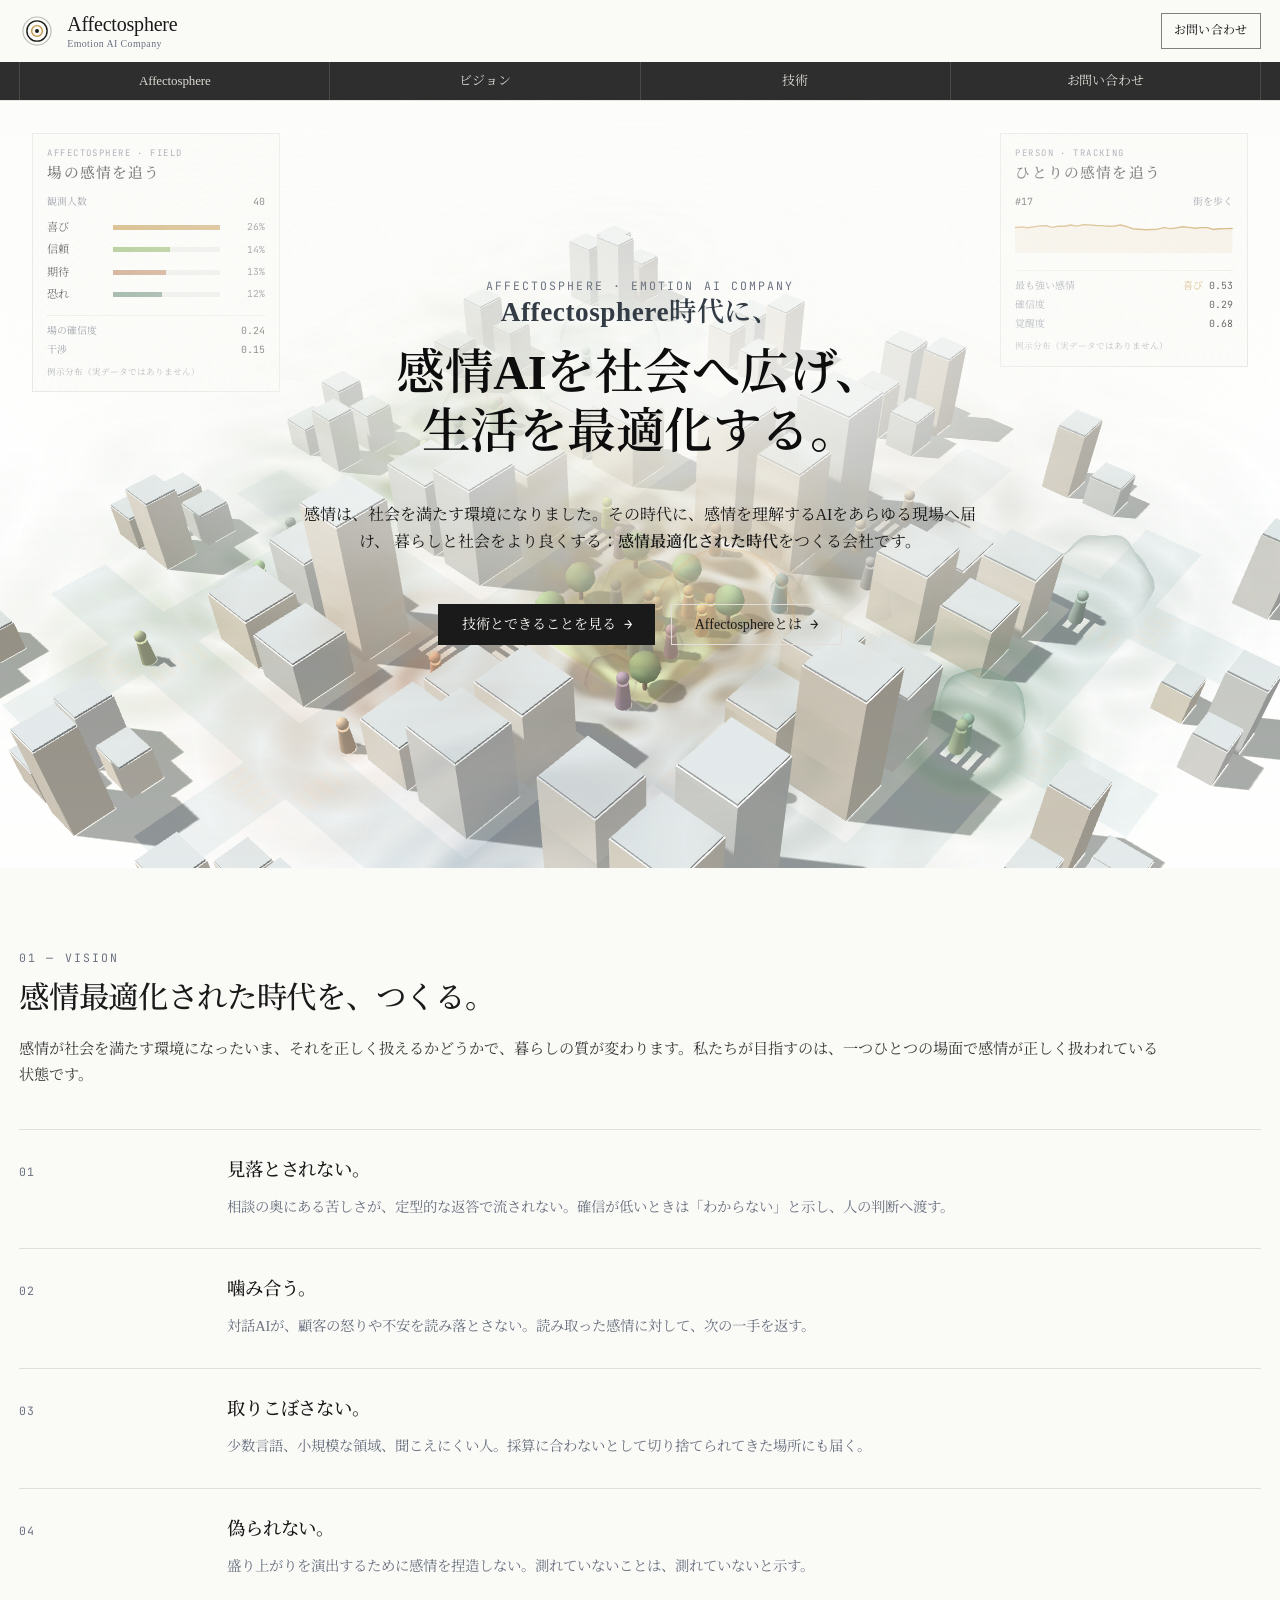
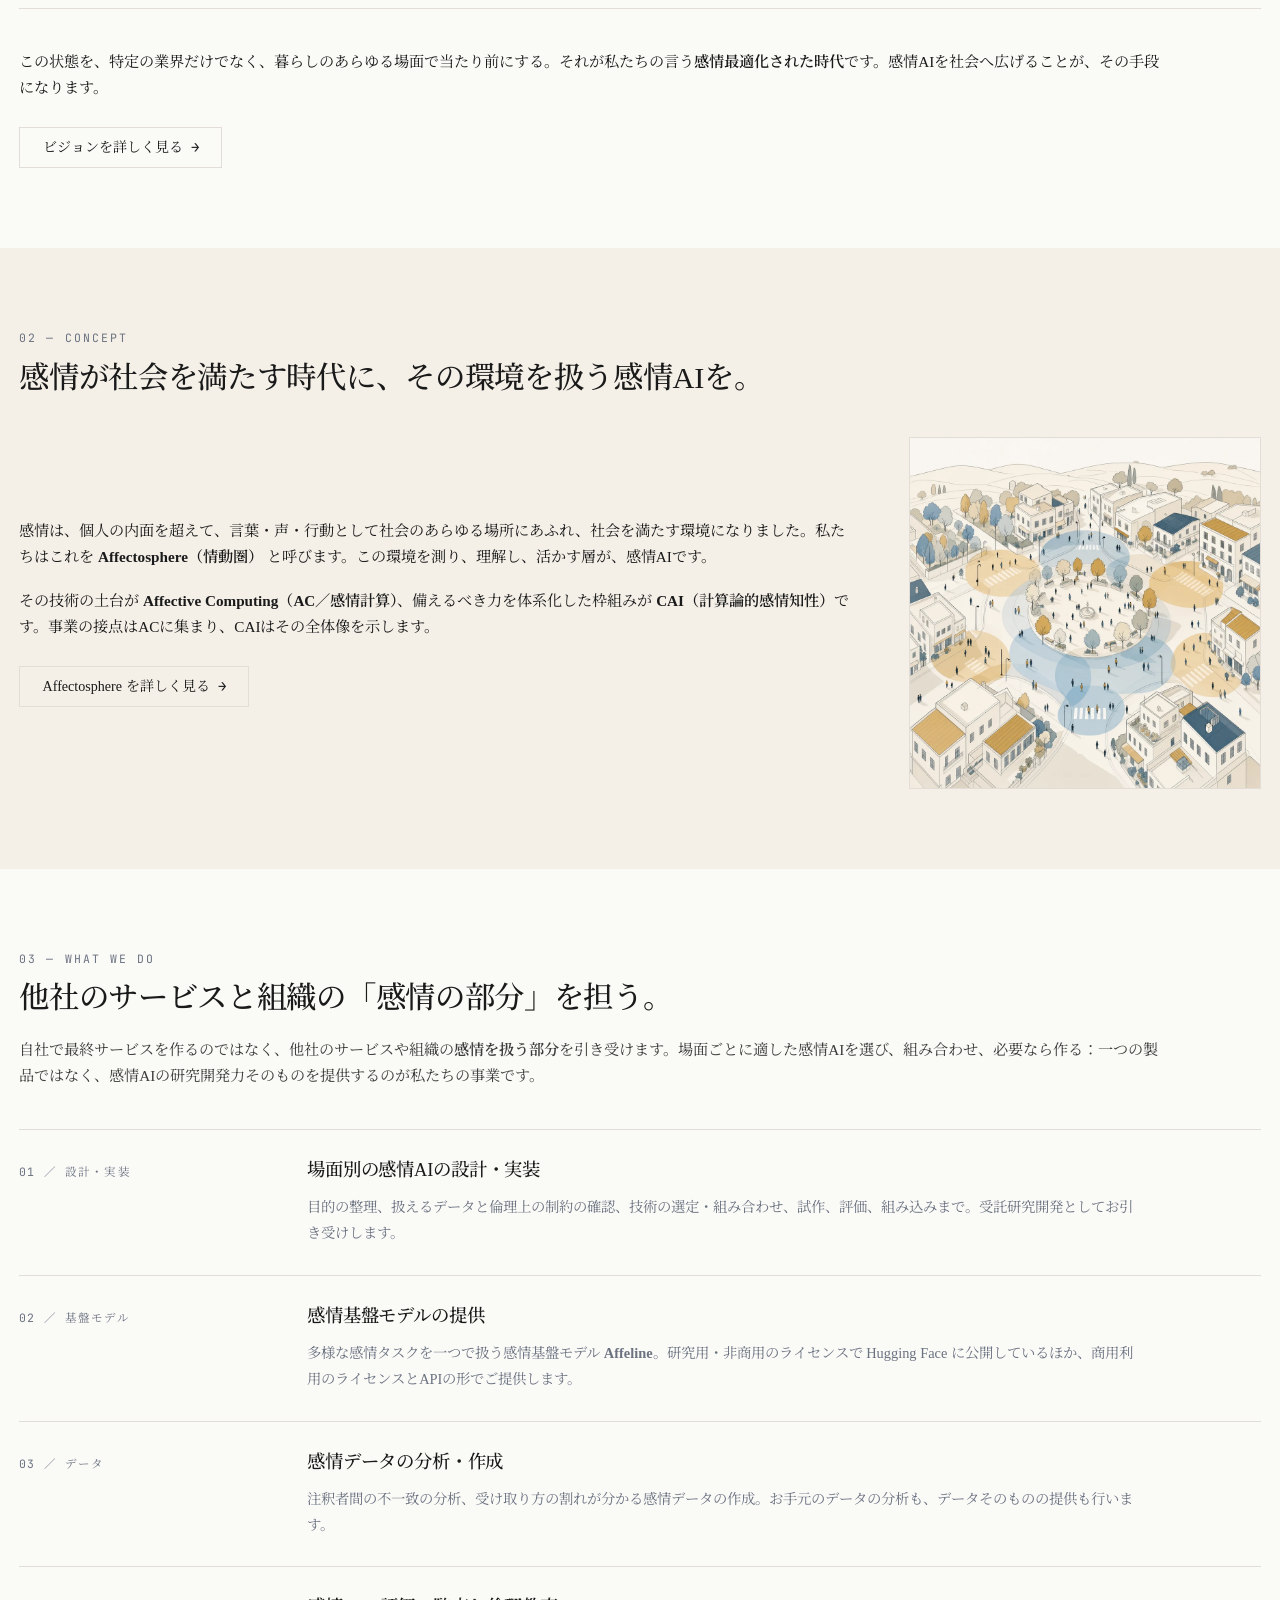
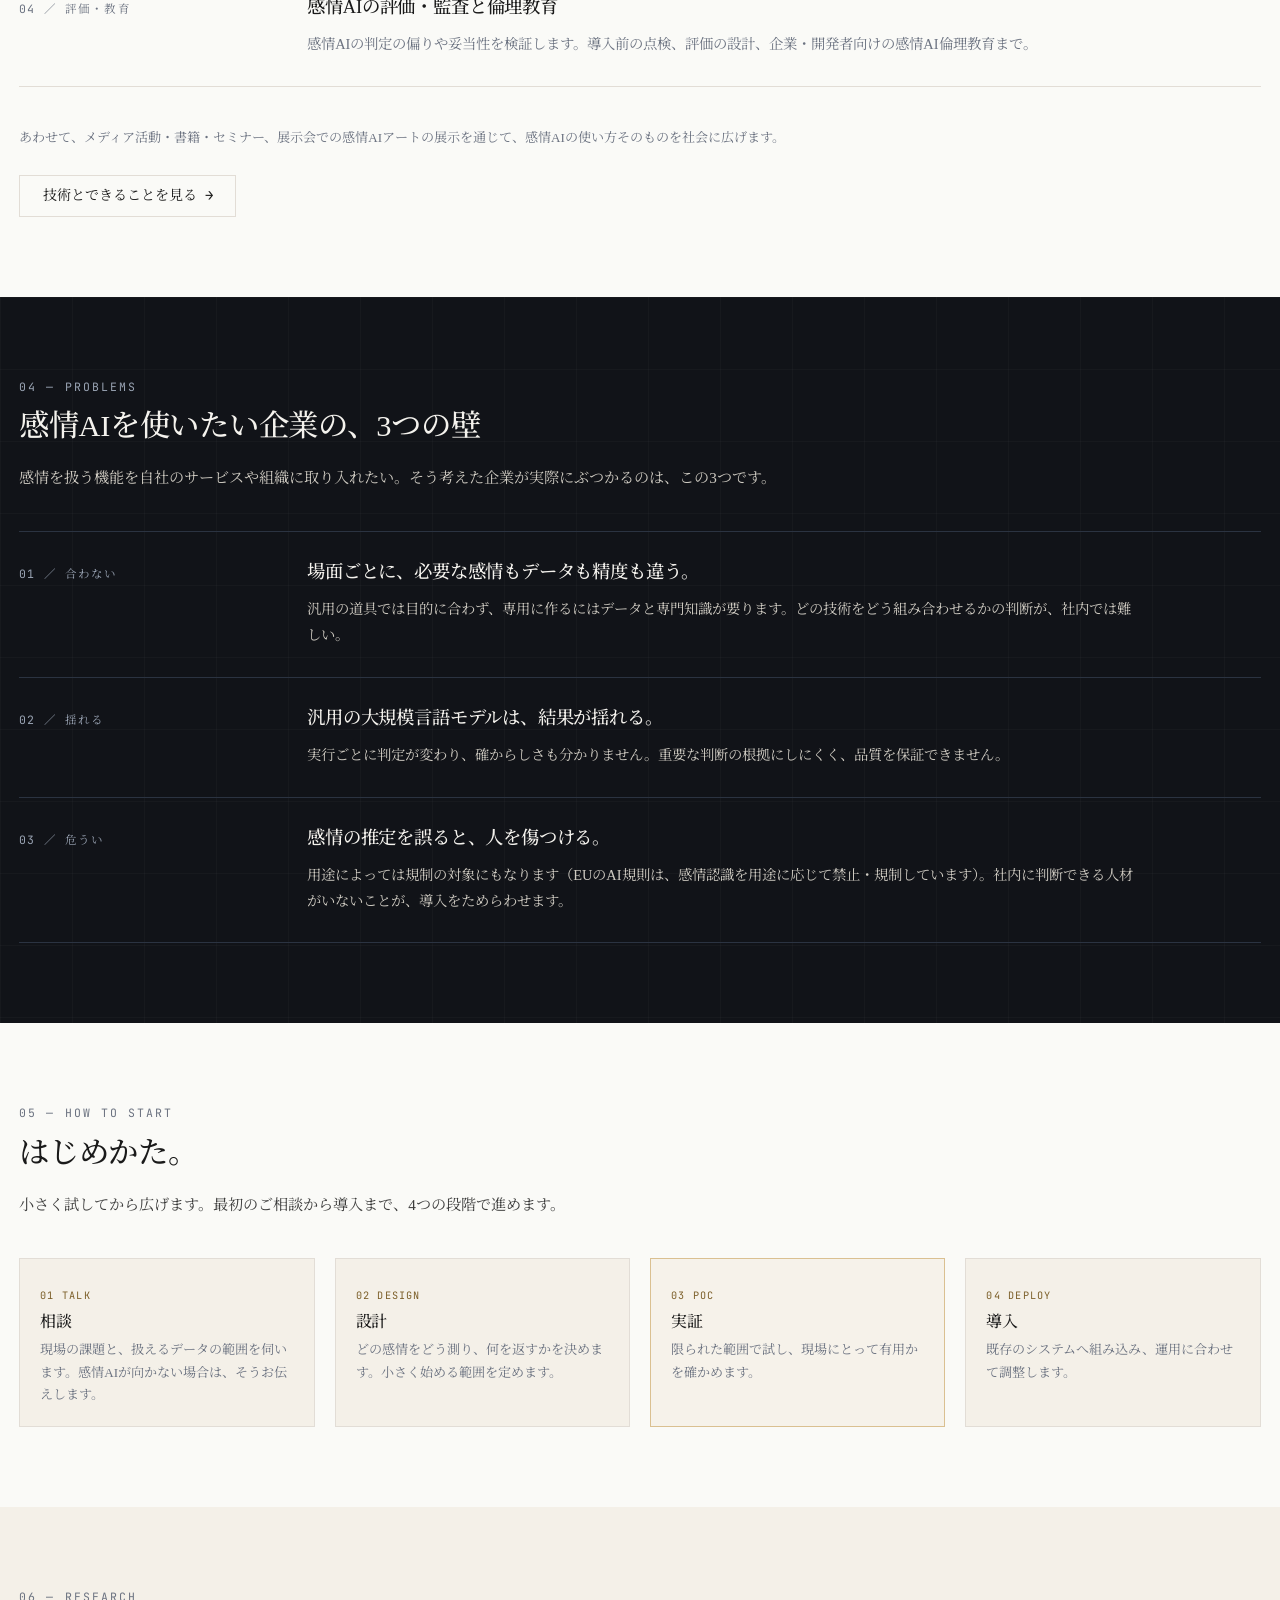
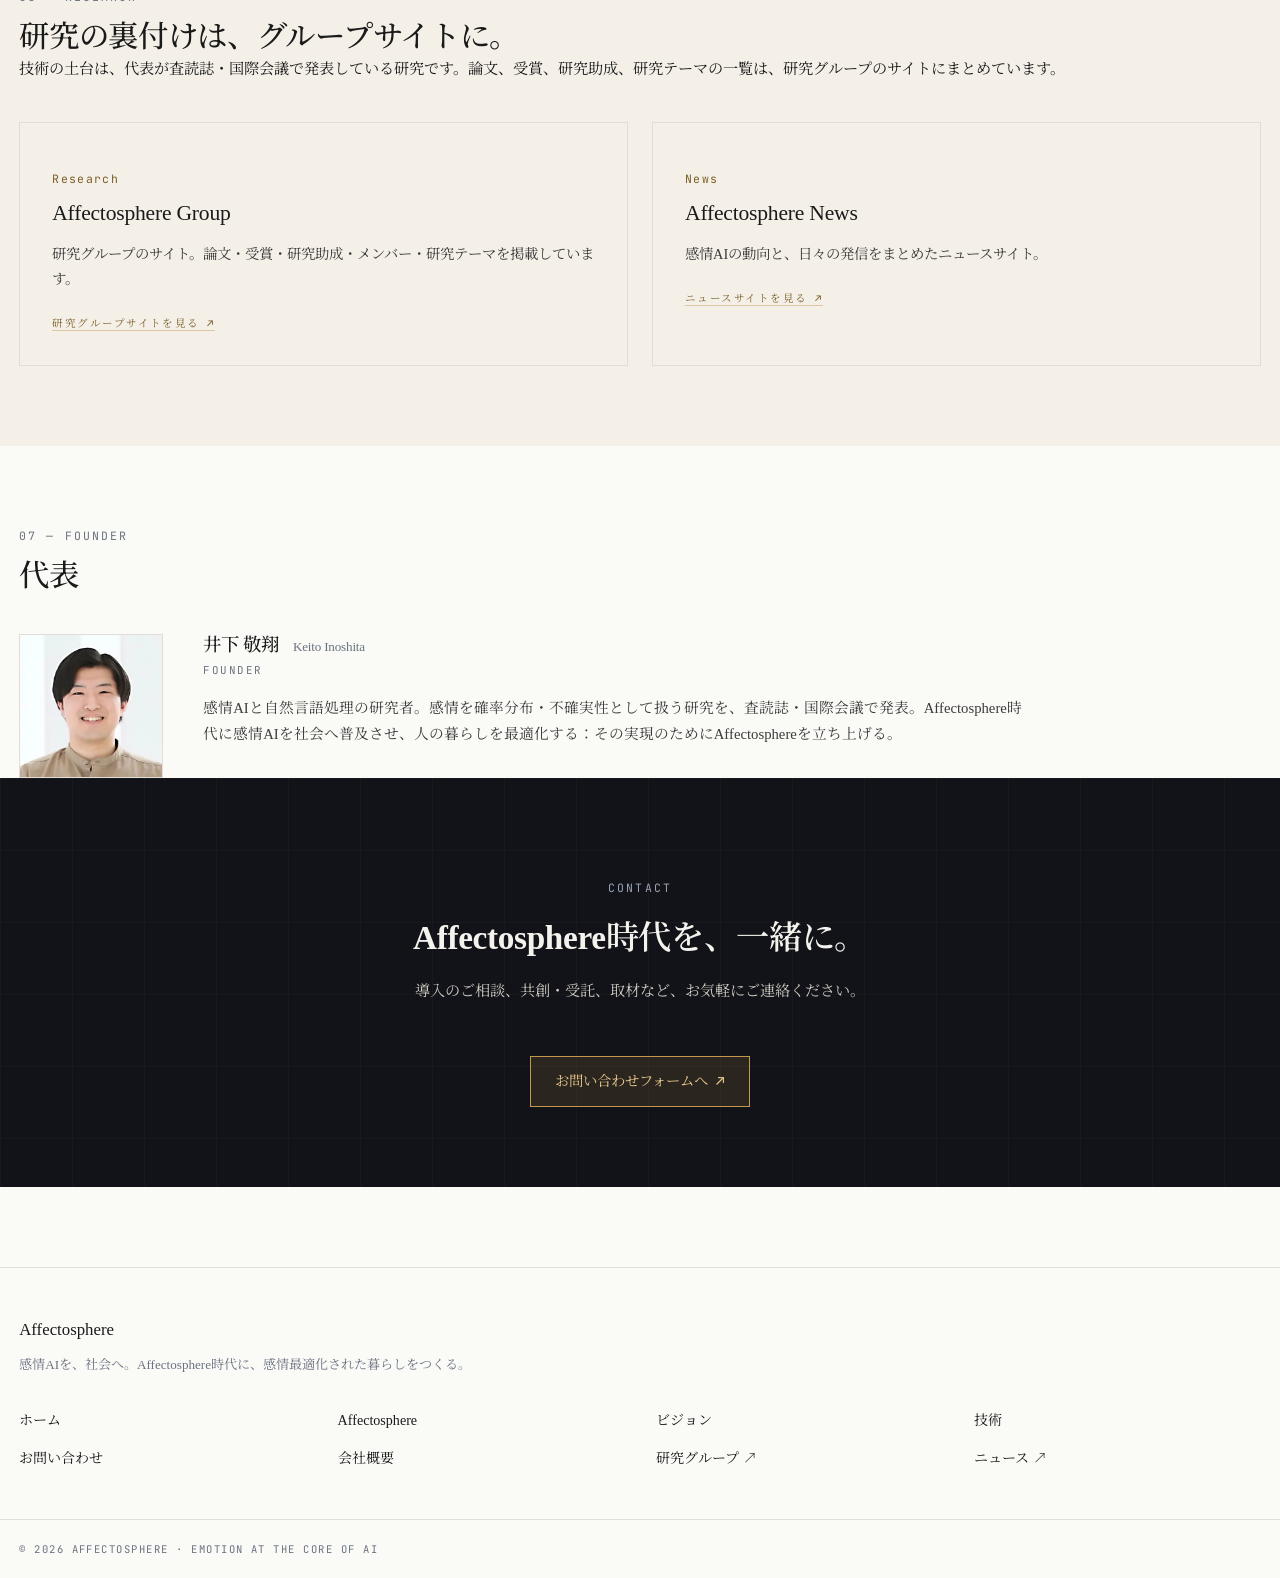
==== commit cb29bdca: "Set the canonical host and add Open Graph cards The site is published at https://affectosphere.group" ====
--- a/index.html
+++ b/index.html
@@ -5,10 +5,15 @@
 <meta name="viewport" content="width=device-width, initial-scale=1">
 <title>Affectosphere &mdash; 感情AIを社会へ広げ、生活を最適化する</title>
 <meta name="description" content="Affectosphereは、他社のサービスや組織の「感情の部分」を担う感情AIの会社です。場面別の設計・実装と受託研究開発、感情基盤モデルの提供、感情データ、評価・監査と倫理教育まで。">
+<link rel="canonical" href="https://affectosphere.group/">
 <meta property="og:type" content="website">
 <meta property="og:site_name" content="Affectosphere">
+<meta property="og:url" content="https://affectosphere.group/">
 <meta property="og:title" content="Affectosphere &mdash; 感情AIを社会へ広げ、生活を最適化する">
 <meta property="og:description" content="Affectosphereは、他社のサービスや組織の「感情の部分」を担う感情AIの会社です。場面別の設計・実装と受託研究開発、感情基盤モデルの提供、感情データ、評価・監査と倫理教育まで。">
+<meta property="og:image" content="https://affectosphere.group/og/home.png">
+<meta property="og:image:width" content="1200">
+<meta property="og:image:height" content="630">
 <meta name="twitter:card" content="summary_large_image">
 <link rel="icon" href="favicon.svg" type="image/svg+xml">
 <link rel="preconnect" href="https://fonts.googleapis.com">
